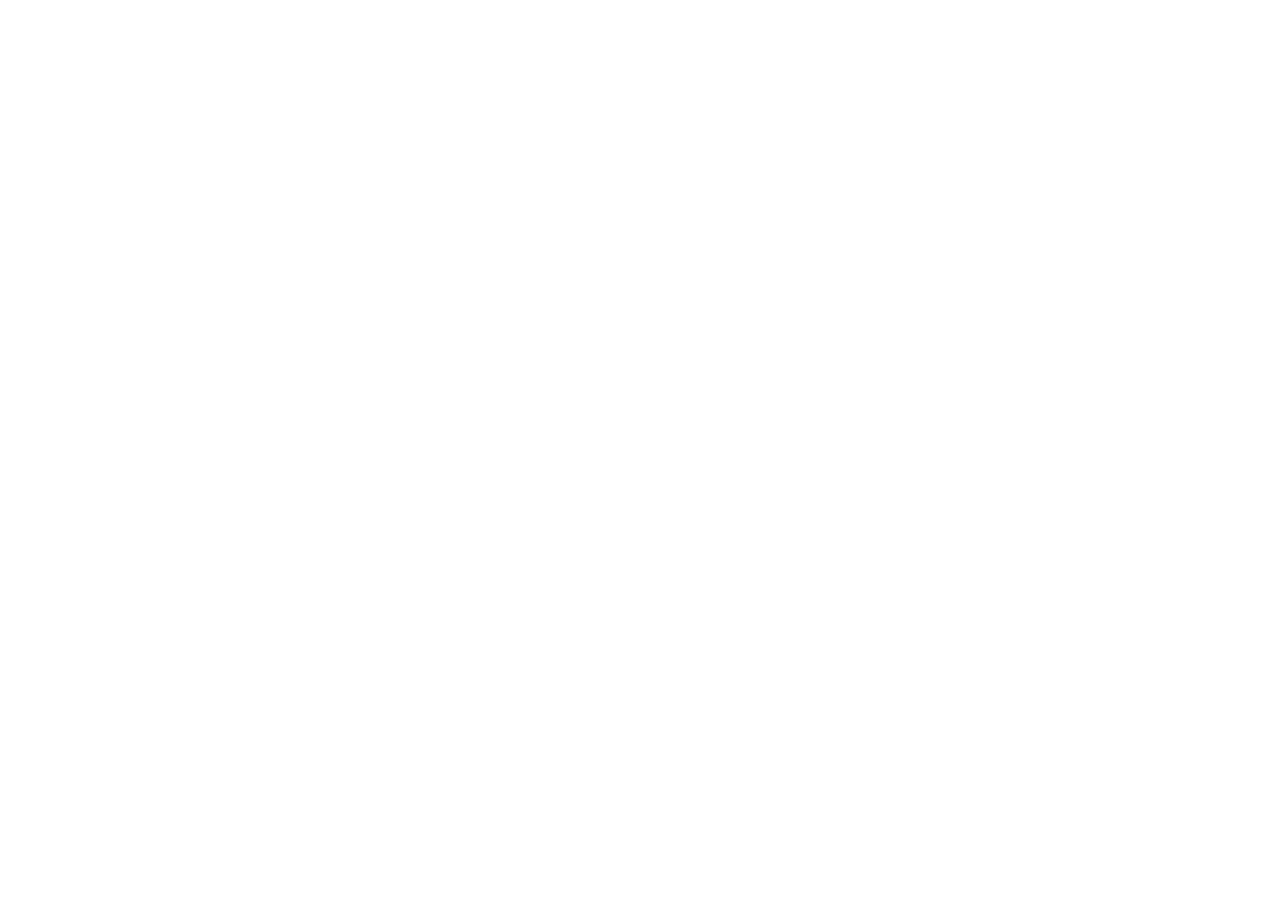
==== index.html @ 83945e7f "Add files via upload" ====
<!DOCTYPE html>
<html lang="en">

<head>
    <!-- Meta -->
    <meta charset="UTF-8">
    <meta http-equiv="X-UA-Compatible" content="IE=edge">
    <meta name="viewport" content="width=device-width, initial-scale=1.0">

    <!-- Link -->
    <link rel="stylesheet" href="css/main_style.css">
    <link rel="preconnect" href="https://fonts.gstatic.com">
    <link href="https://fonts.googleapis.com/css2?family=Roboto:wght@300;400;500;700;900&display=swap" rel="stylesheet"> 
    <link rel="icon" href="media/placeholder.png">

    <!-- Title -->
    <title>Tommie Dev Portfolio</title>
</head>

<body>
    
</body>
</html>
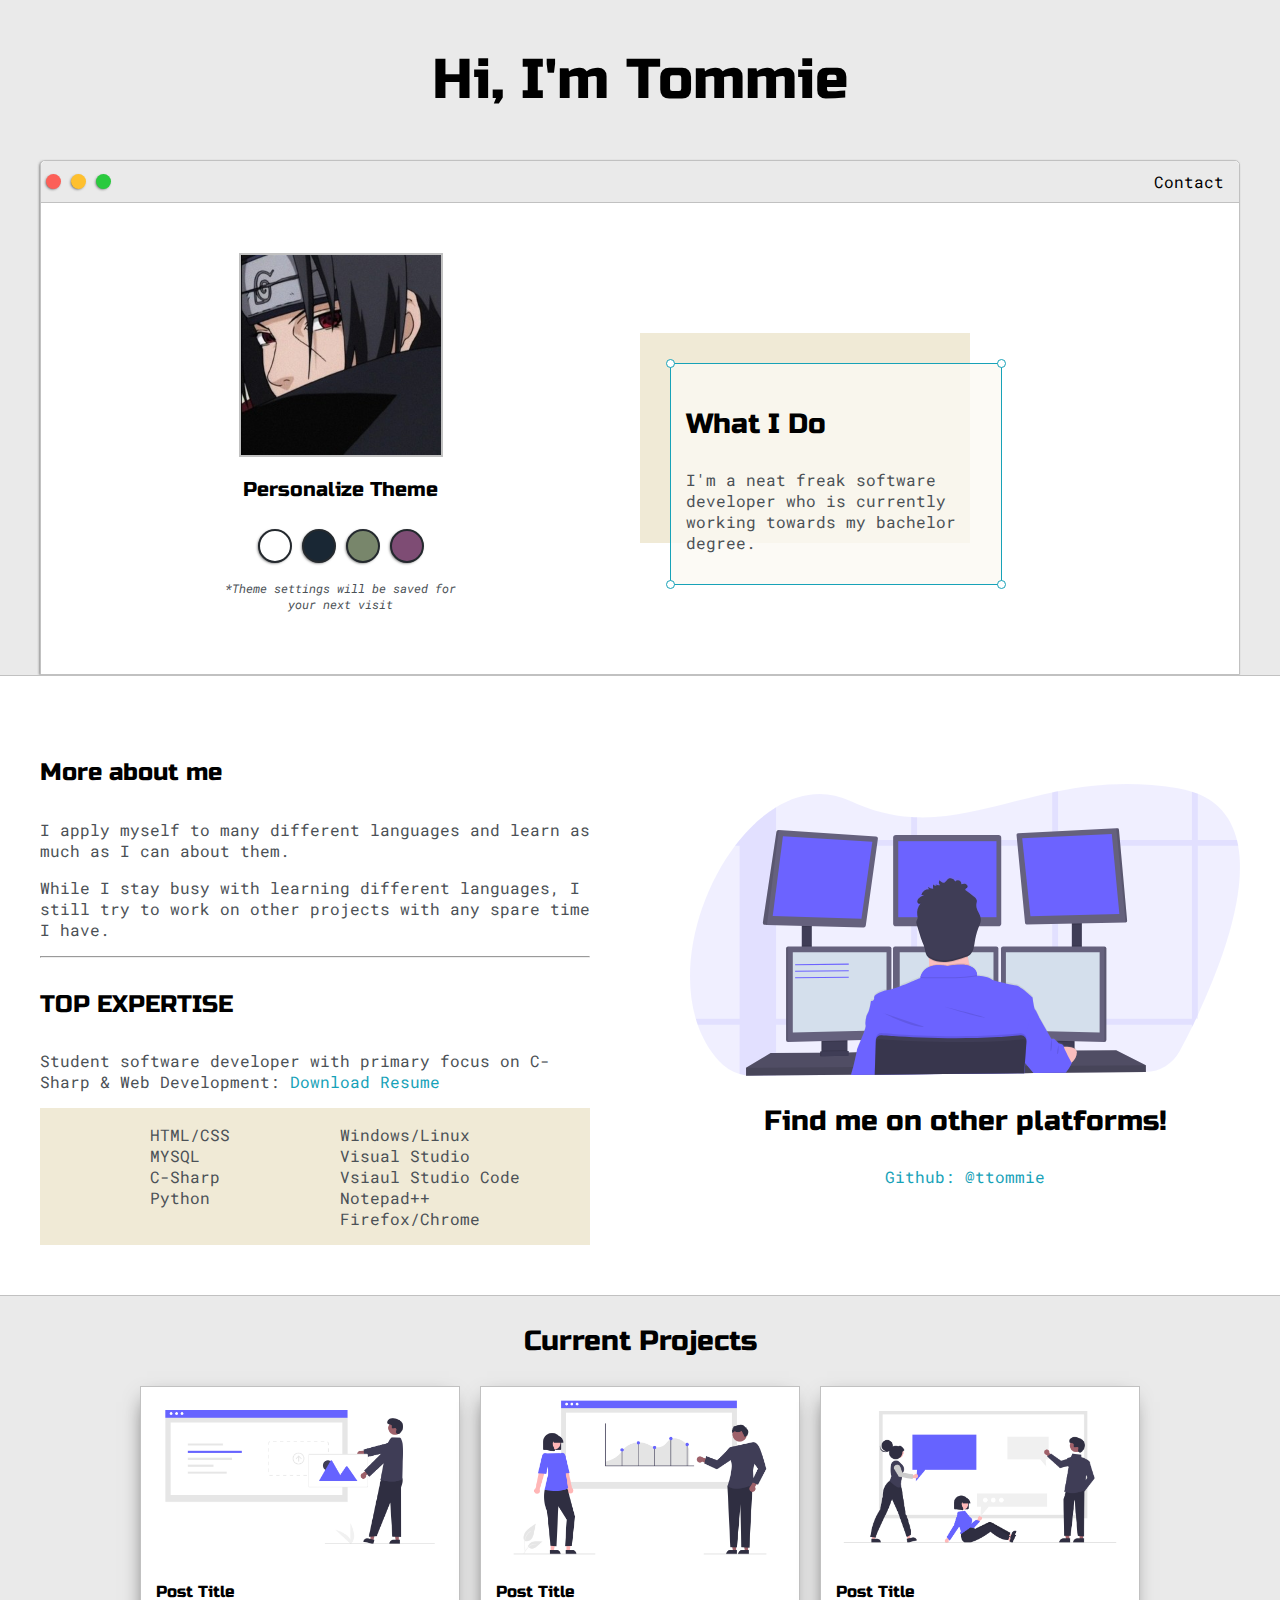
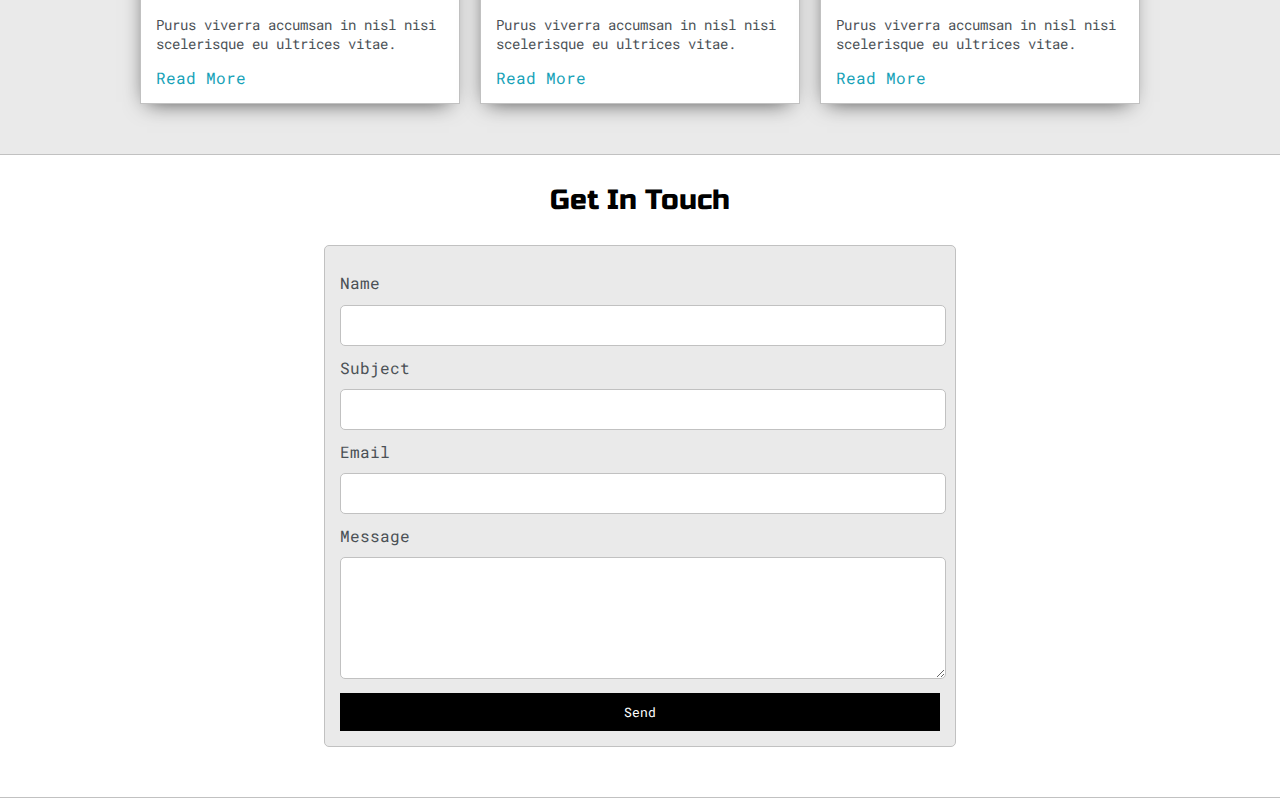
==== commit d86949b8: "Add files via upload" ====
--- a/index.html
+++ b/index.html
@@ -7,17 +7,178 @@
     <meta http-equiv="X-UA-Compatible" content="IE=edge">
     <meta name="viewport" content="width=device-width, initial-scale=1.0">
 
-    <!-- Link -->
-    <link rel="stylesheet" href="css/main_style.css">
-    <link rel="preconnect" href="https://fonts.gstatic.com">
-    <link href="https://fonts.googleapis.com/css2?family=Roboto:wght@300;400;500;700;900&display=swap" rel="stylesheet"> 
-    <link rel="icon" href="media/placeholder.png">
+    <!-- Links -->
+    <link href="https://fonts.googleapis.com/css2?family=Russo+One&display=swap" rel="stylesheet"> 
+    <link href="https://fonts.googleapis.com/css2?family=Roboto+Mono:wght@500&display=swap" rel="stylesheet">
+    <link rel="stylesheet" href="css/default.css">
+    <link id = "theme-style" rel="stylesheet" href="">
+    <link rel="icon" href="media/icon.png">
 
     <!-- Title -->
-    <title>Tommie Dev Portfolio</title>
+    <title> Tommie - Portfolio </title>
 </head>
 
 <body>
+<!-- Sections Start--> 
+    <section class = "s1">
+        <div  class = "main-container">
+
+<!-- Greeting Section -->
+            <div class = "greeting-wrapper">
+                <h1>Hi, I'm Tommie</h1>
+            </div>
+
+<!-- Intro Section [ Navigation Bar | Left Column | Right Column ]-->
+            <div class = "intro-wrapper">
+                <div class = "nav-wrapper">
+                    <div class = "dots-wrapper">
+                        <div id = "dot-1" class = "browser-dot"></div>
+                        <div id = "dot-2" class = "browser-dot"></div>
+                        <div id = "dot-3" class = "browser-dot"></div>
+                    </div>
+                    <ul id = "navigation">
+                        <li><a href="#contact-form">Contact</a></li>
+                    </ul>
+                </div>
+                <div class = "left-column">
+                    <img id = "profile_pic"src="media/pfp.jpg" alt="profile-image">
+                    <h5 style = "text-align: center; line-height: 0;"> Personalize Theme</h5>
+
+                    <div id ="theme-options-wrapper" >
+                        <div data-mode = "light" id = "light-mode" class= "theme-dot"></div>
+                        <div data-mode = "blue" id = "blue-mode" class= "theme-dot"></div>
+                        <div data-mode = "green" id = "green-mode" class= "theme-dot"></div>
+                        <div data-mode = "purple" id = "purple-mode" class= "theme-dot"></div>
+                    </div>
+
+                    <p id = "settings-note">*Theme settings will be saved for <br>your next visit</p>
+                </div>
+                <div class = "right-column">
+                    <div id = "preview-shadow">
+                        <div id = "preview">
+                            <div id = "corner-tl" class = "corner-dots"></div>
+                            <div id = "corner-tr" class = "corner-dots"></div>
+                            <h3>What I Do</h3>
+                            <p>
+                                I'm a neat freak software developer who is currently working towards my bachelor degree.
+                            </p>
+                            <div id = "corner-bl" class = "corner-dots"></div>
+                            <div id = "corner-br" class = "corner-dots"></div>
+                        </div>
+                    </div>
+                </div>
+            </div>
+        </div>
+    </section>
+
+
+<!-- About Me Section -->
+    <section class = "s2">
+        <div  class = "main-container">
+            <div class = "about-wrapper">
+                <div class = "about-me">
+                    <h4>More about me</h4>
+                    <p>
+                         I apply myself to many different languages and learn as much as I can about them.
+                    </p>
+                    <p>
+                        While I stay busy with learning different languages, I still try to work on other projects 
+                        with any spare time I have.
+                    </p>
+                    <hr>
+                    <h4>TOP EXPERTISE</h4>
+                    <p>
+                        Student software developer with primary focus on C-Sharp 
+                        & Web Development: <a href="#">Download Resume</a>
+                    </p>
+                    <div id = "skills">
+                        <ul>
+                            <li>HTML/CSS</li>
+                            <li>MYSQL</li>
+                            <li>C-Sharp</li>
+                            <li>Python</li>
+                        </ul>
     
+                        <ul>
+                            <li>Windows/Linux</li>
+                            <li>Visual Studio</li>
+                            <li>Vsiaul Studio Code</li>
+                            <li>Notepad++</li>
+                            <li>Firefox/Chrome</li>
+                        </ul>
+                    </div>
+                </div>
+                <div class = "social-links">
+                    <img id = "social_img" src="media/about-code.svg" alt="Guy Coding">
+                    <h3>Find me on other platforms!</h3>
+                    <a target = "_blank" href = "https://github.com/ttommie">Github: @ttommie</a>
+                </div>
+            </div>
+        </div>
+    </section>
+    
+<!-- Portfolio Sections -->
+    <section id = "projects" class = "s1">
+        <div class = "main-container">
+            <h3 style = "text-align: center;">Current Projects</h3>
+            <div class  = "post-wrapper">
+               
+                <div class = "post">
+                    <img class = "project-thumbnail" src="media/project_one.png" alt="project one card">
+                    <div class = "post-preview">
+                        <h6 class = "post-title">Post Title</h6>
+                        <p class = "post-intro">
+                            Purus viverra accumsan in nisl 
+                            nisi scelerisque eu ultrices vitae.
+                        </p>
+                        <a href="projects/project_one.html">Read More</a>
+                    </div>
+                </div>
+                <div class = "post">
+                    <img class = "project-thumbnail" src="media/project_two.png" alt="project one card">
+                    <div class = "post-preview">
+                        <h6 class = "post-title">Post Title</h6>
+                        <p class = "post-intro">
+                            Purus viverra accumsan in nisl 
+                            nisi scelerisque eu ultrices vitae.
+                        </p>
+                        <a href="#">Read More</a>
+                    </div>
+                </div>
+                <div class = "post">
+                    <img class = "project-thumbnail" src="media/project_three.png" alt="project one card">
+                    <div class = "post-preview">
+                        <h6 class = "post-title">Post Title</h6>
+                        <p class = "post-intro">
+                            Purus viverra accumsan in nisl 
+                            nisi scelerisque eu ultrices vitae.
+                        </p>
+                        <a href="#">Read More</a>
+                    </div>
+                </div>
+            </div>
+        </div>
+    </section>
+
+<!-- Contact Section -->
+    <section class = "s2">
+        <div  class = "main-container">
+            <h3 style = "text-align: center;">Get In Touch</h3>
+            <form id = "contact-form">
+                <label>Name</label>
+                <input class = "input-field" type="text" name = "name">
+                <label>Subject</label>
+                <input class = "input-field" type="text" name = "subject">
+                <label>Email</label>
+                <input class = "input-field" type="text" name = "email">
+                <label>Message</label>
+                <textarea class = "input-field" name = "message"></textarea>
+                <input id = "submit-btn" type = "submit" value = "Send">
+            </form>
+        </div>
+    </section>
+
+<!-- Javascripts-->
+    <script type = "text/Javascript" src = "js/theme.js"></script>
 </body>
 </html>--- a/css/default.css
+++ b/css/default.css
@@ -0,0 +1,406 @@
+
+/* Root Variables */
+:root{
+    --mainColor: #eaeaea;
+    --secondaryColor: #ffffff;
+
+    --borderColor: #c1c1c1;
+    --themeDotBorder: #24292e;
+
+    --mainText: #000000;
+    --secondaryText: #4b5156; 
+    
+    --previewBg: rgb(251, 249, 243, 0.8);
+    --previewShadow: #f0ead6;
+
+    --buttonColor: #000000;
+}
+
+/* html, body */
+html, body {
+    padding: 0;
+    margin: 0;
+}
+
+body, * {
+    transition: 0.3s;
+}
+
+/* Heading Text */
+h1, h2, h3, h4, h5, h6, strong{
+    color: var(--mainText);
+    font-family: 'Russo One', sans-serif;
+    font-weight: 500;
+}
+
+h1 { font-size: 56px;}
+h2 { font-size: 36px;}
+h3 { font-size: 28px;}
+h4 { font-size: 24px;}
+h5 { font-size: 20px;}
+h6 { font-size: 16px;}
+
+/* Secondary Text */
+p, li, span, label, input, textarea, a {
+    color: var(--secondaryText);
+    font-family: 'Roboto Mono', monospace;
+}
+
+ul {
+    list-style: none;
+}
+
+/* Links */
+a {
+    text-decoration: none;
+    color: #17a2b8;
+}
+
+/* Sections */
+.s1 {
+    background-color: var(--mainColor);
+    border-bottom: 1px solid var(--borderColor);
+    overflow: auto;
+}
+
+.s2 {
+    background-color: var(--secondaryColor);
+    border-bottom: 1px solid var(--borderColor);
+    overflow: auto;
+}
+
+/* Main Container */
+.main-container {
+    width: 1200px;
+    margin: 0 auto;
+}
+
+/* Greeting */
+.greeting-wrapper {
+    display: grid;
+    text-align: center;
+    align-content: center;
+    min-height: 10em;
+}
+
+/* Intro Grid */
+.intro-wrapper {
+    background-color: var(--secondaryColor);
+    border: 1px solid var(--borderColor);
+    border-radius: 5px 5px 0 0;
+
+    -webkit-box-shadow: -1px 1px 3px -1px rgba(0,0,0,0.75);
+	-moz-box-shadow: -1px 1px 3px -1px rgba(0,0,0,0.75);
+	box-shadow: -1px 1px 3px -1px rgba(0,0,0,0.75);
+
+    display: grid;
+    grid-template-columns: 1fr 1fr;
+   /* grid-template-rows: 3em 30em;*/
+    grid-template-areas: 
+        'nav-wrapper nav-wrapper' /* First Row */
+        'left-column right-column' /* Second Row */
+    ;
+}
+
+/* Navgation */
+.nav-wrapper {
+    background-color: var(--mainColor);
+    grid-area: nav-wrapper;
+    border-bottom: 1px solid var(--borderColor);
+    border-radius: 5px 5px 0 0;
+    display: flex;
+    justify-content: space-between;
+    align-items: center;
+}
+
+/* Contact */
+#navigation {
+    margin: 0;
+    padding: 10px;
+}
+
+#navigation li {
+    display: inline-block;
+    margin-right: 5px;
+    margin-left: 5px;
+}
+
+#navigation a {
+    color: var(--mainText);
+}
+
+.left-column {
+    grid-area: left-column;
+    padding-top: 50px;
+    padding-bottom: 50px;
+}
+
+#profile_pic {
+    display: block;
+    margin: 0 auto;
+
+    height: 200px;
+    width: 200px;
+    object-fit: cover;
+    border: 2px solid var(--borderColor)
+}
+
+#theme-options-wrapper {
+    display: flex;
+    justify-content: center;
+}
+
+.theme-dot {
+    height: 30px;
+    width: 30px;
+    background-color: black;
+    border-radius: 50%;
+
+    margin: 5px;
+    border: 2px solid var(--themeDotBorder);
+
+    
+	-webkit-box-shadow: -1px 1px 3px -1px rgba(0,0,0,0.75);
+	-moz-box-shadow: -1px 1px 3px -1px rgba(0,0,0,0.75);
+	box-shadow: -1px 1px 3px -1px rgba(0,0,0,0.75);
+
+    cursor: pointer;
+}
+
+.theme-dot:hover {
+    border-width: 5px;;
+}
+
+#light-mode {
+    background-color: #ffffff;
+}
+
+#blue-mode {
+    background-color: #192734;
+}
+
+#green-mode {
+    background-color: #78866b;
+}
+
+#purple-mode {
+    background-color: #7e4c74;
+}
+
+#settings-note {
+    font-size: 12px;
+    font-style: italic;
+    text-align: center;
+}
+
+.right-column {
+    grid-area: right-column;
+    display: grid;
+    align-content: center;
+
+    padding-top: 50px;
+    padding-bottom: 50px;
+}
+
+#preview-shadow {
+    background-color: var(--previewShadow);
+    width: 300px;
+    height: 180px;
+    padding-left: 30px;
+    padding-top: 30px;
+}
+#preview {
+    width: 300px;
+    border: 1.5px solid #17a2b8;
+    background-color: var(--previewBg);
+    padding: 15px;
+    position: relative;
+}
+
+.corner-dots {
+    width: 7px;
+    height: 7px;
+    border-radius: 50%;
+    border: 1.5px solid #17a2b8;
+    background-color: #FFFFFF;
+    position: absolute;
+}
+
+#corner-tl {
+    top: -5px;
+    left: -5px;
+}
+
+#corner-tr {
+    top: -5px;
+    right: -5px;
+}
+
+#corner-bl {
+    bottom: -5px;
+    left: -5px;
+}
+
+#corner-br {
+    bottom: -5px;
+    right: -5px;
+}
+
+/* Dots */
+.dots-wrapper {
+    display: flex;
+}
+
+#dot-1 {
+    background-color: #fc6058;
+}
+
+#dot-2 {
+    background-color: #fec02f;
+}
+
+#dot-3 {
+    background-color: #2aca3e;
+}
+
+.browser-dot {
+    background-color: black;
+    height: 15px;
+    width: 15px;
+    border-radius: 50%;
+    margin: 5px;
+
+    -webkit-box-shadow: -1px 1px 3px -1px rgba(0,0,0,0.75);
+	-moz-box-shadow: -1px 1px 3px -1px rgba(0,0,0,0.75);
+	box-shadow: -1px 1px 3px -1px rgba(0,0,0,0.75);
+}
+
+/* About */
+.about-wrapper {
+    display: grid;
+    grid-template-columns: repeat(auto-fit, minmax(320px, 1fr));
+    padding-top: 50px;
+    padding-bottom: 50px;
+    gap: 100px;
+}
+
+/* Skills */
+#skills {
+    display: flex;
+    justify-content: space-evenly;
+    background-color: var(--previewShadow);
+}
+
+/* Socials */
+.social-links {
+    display: grid;
+    align-content: center;
+    text-align: center;
+}
+
+#social_img {
+    width: 100%;
+}
+
+/* Portfolio */
+.post-wrapper {
+    display: grid;
+    grid-template-columns: repeat(auto-fit, 320px);
+    gap: 20px;
+    justify-content: center;
+    padding-bottom: 50px;
+}
+
+.post {
+    border: 1px solid var(--borderColor);
+    -webkit-box-shadow: -2px 7px 21px -9px rgba(0,0,0,0.75);
+	-moz-box-shadow: -2px 7px 21px -9px rgba(0,0,0,0.75);
+	box-shadow: -2px 7px 21px -9px rgba(0,0,0,0.75);
+}
+
+.post-preview {
+    background-color: var(--secondaryColor);
+    padding: 15px;
+}
+
+.post-title {
+    color: var(--mainText);
+    margin: 0;
+}
+
+.post-intro {
+    color: var(--secondaryText);
+    font-size: 14px;
+}
+
+.project-thumbnail {
+    display: block;
+    width: 100%;
+    height: 180px;
+    object-fit: cover;
+}
+
+/* Contact */
+
+#contact-form {
+    display: block;
+    max-width: 600px;
+    margin: 0 auto;
+    border: 1px solid var(--borderColor);
+    padding: 15px;
+    border-radius: 5px;
+    background-color: var(--mainColor);
+    margin-bottom: 50px;
+}
+
+#contact-form label {
+    line-height: 2.7em;
+}
+
+#contact-form textarea {
+    min-height: 100px;
+    font-size: 14px;
+}
+
+.input-field {
+    width: 100%;
+    padding-top: 10px;
+    padding-bottom: 10px;
+    background-color: var(--secondaryColor);
+    border-radius: 5px;
+    border: 1px solid var(--borderColor);
+    font-size: 14px;
+}
+
+#submit-btn {
+    margin-top: 10px;
+    width: 100%;
+    padding-top: 10px;
+    padding-bottom: 10px;
+    color: #ffffff;
+    background-color: var(--buttonColor);
+    border: none;
+}
+
+
+/* Media Query */
+@media screen and (max-width: 1200px){
+    .main-container{
+        width: 95%;
+    }
+}
+
+@media screen and (max-width: 800px){
+    .intro-wrapper {
+        grid-template-columns: 1fr;
+        grid-template-areas: 
+            'nav-wrapper' /* First Row */
+            'left-column' /* Second Row */
+            'right-column' /* Third Row*/
+        ;
+    }
+
+    .right-column {
+        justify-content: center;
+    }
+}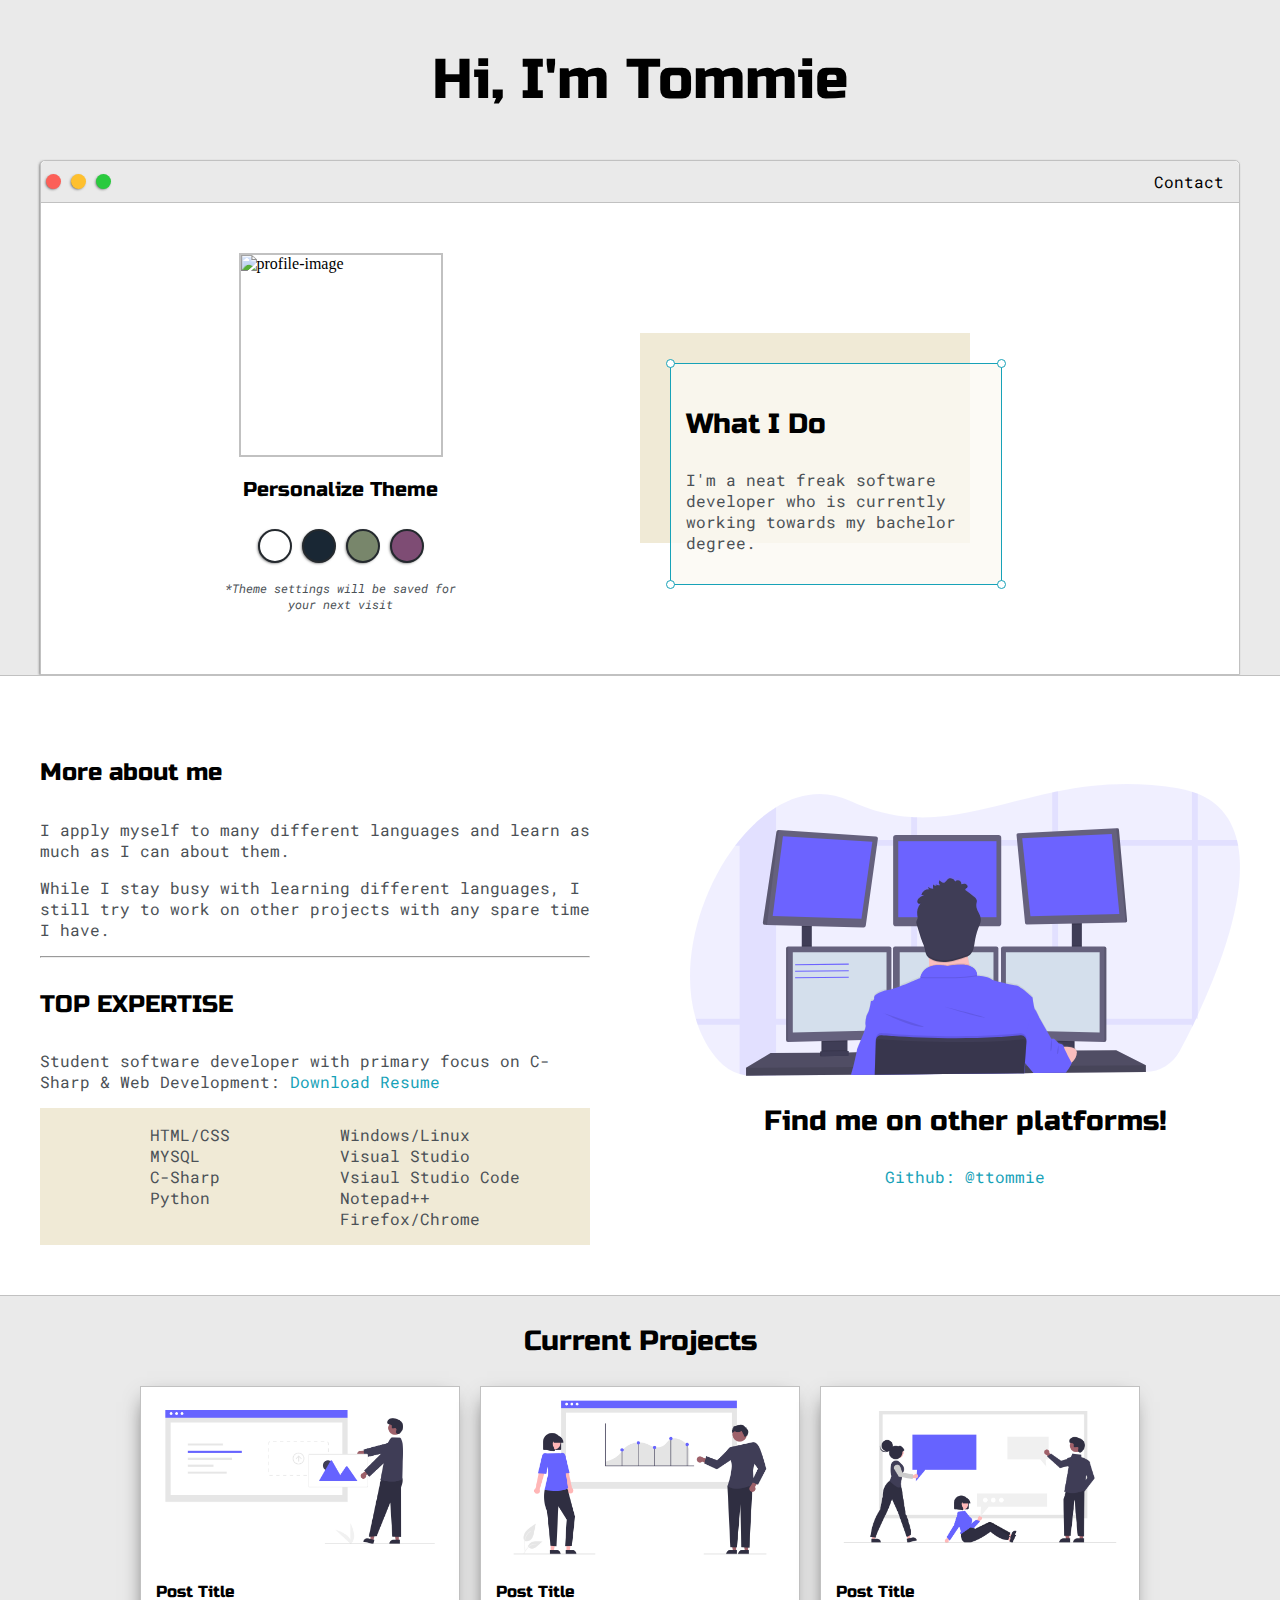
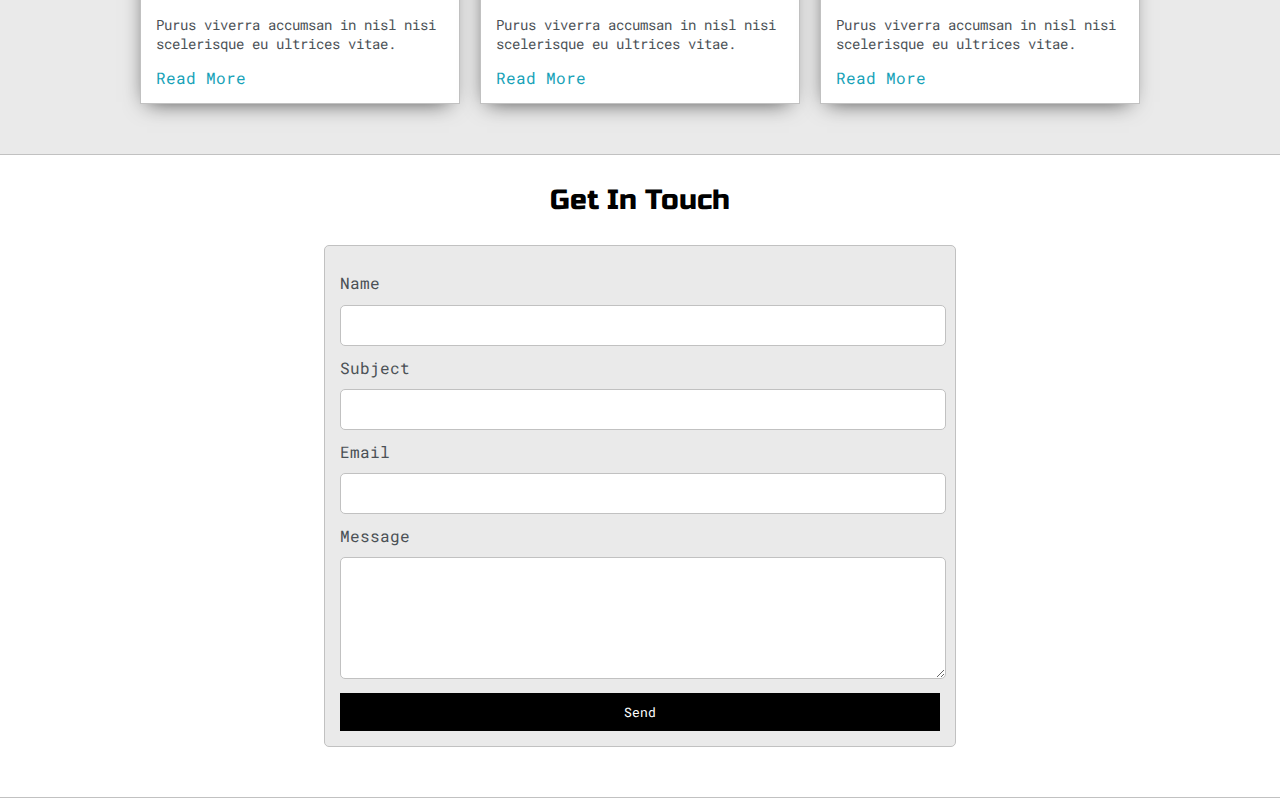
==== commit 9cad93db: "Update index.html" ====
--- a/index.html
+++ b/index.html
@@ -41,7 +41,7 @@
                     </ul>
                 </div>
                 <div class = "left-column">
-                    <img id = "profile_pic"src="media/pfp.jpg" alt="profile-image">
+                    <img id = "profile_pic"src="media/pfp.png" alt="profile-image">
                     <h5 style = "text-align: center; line-height: 0;"> Personalize Theme</h5>
 
                     <div id ="theme-options-wrapper" >
@@ -181,4 +181,4 @@
 <!-- Javascripts-->
     <script type = "text/Javascript" src = "js/theme.js"></script>
 </body>
-</html>+</html>
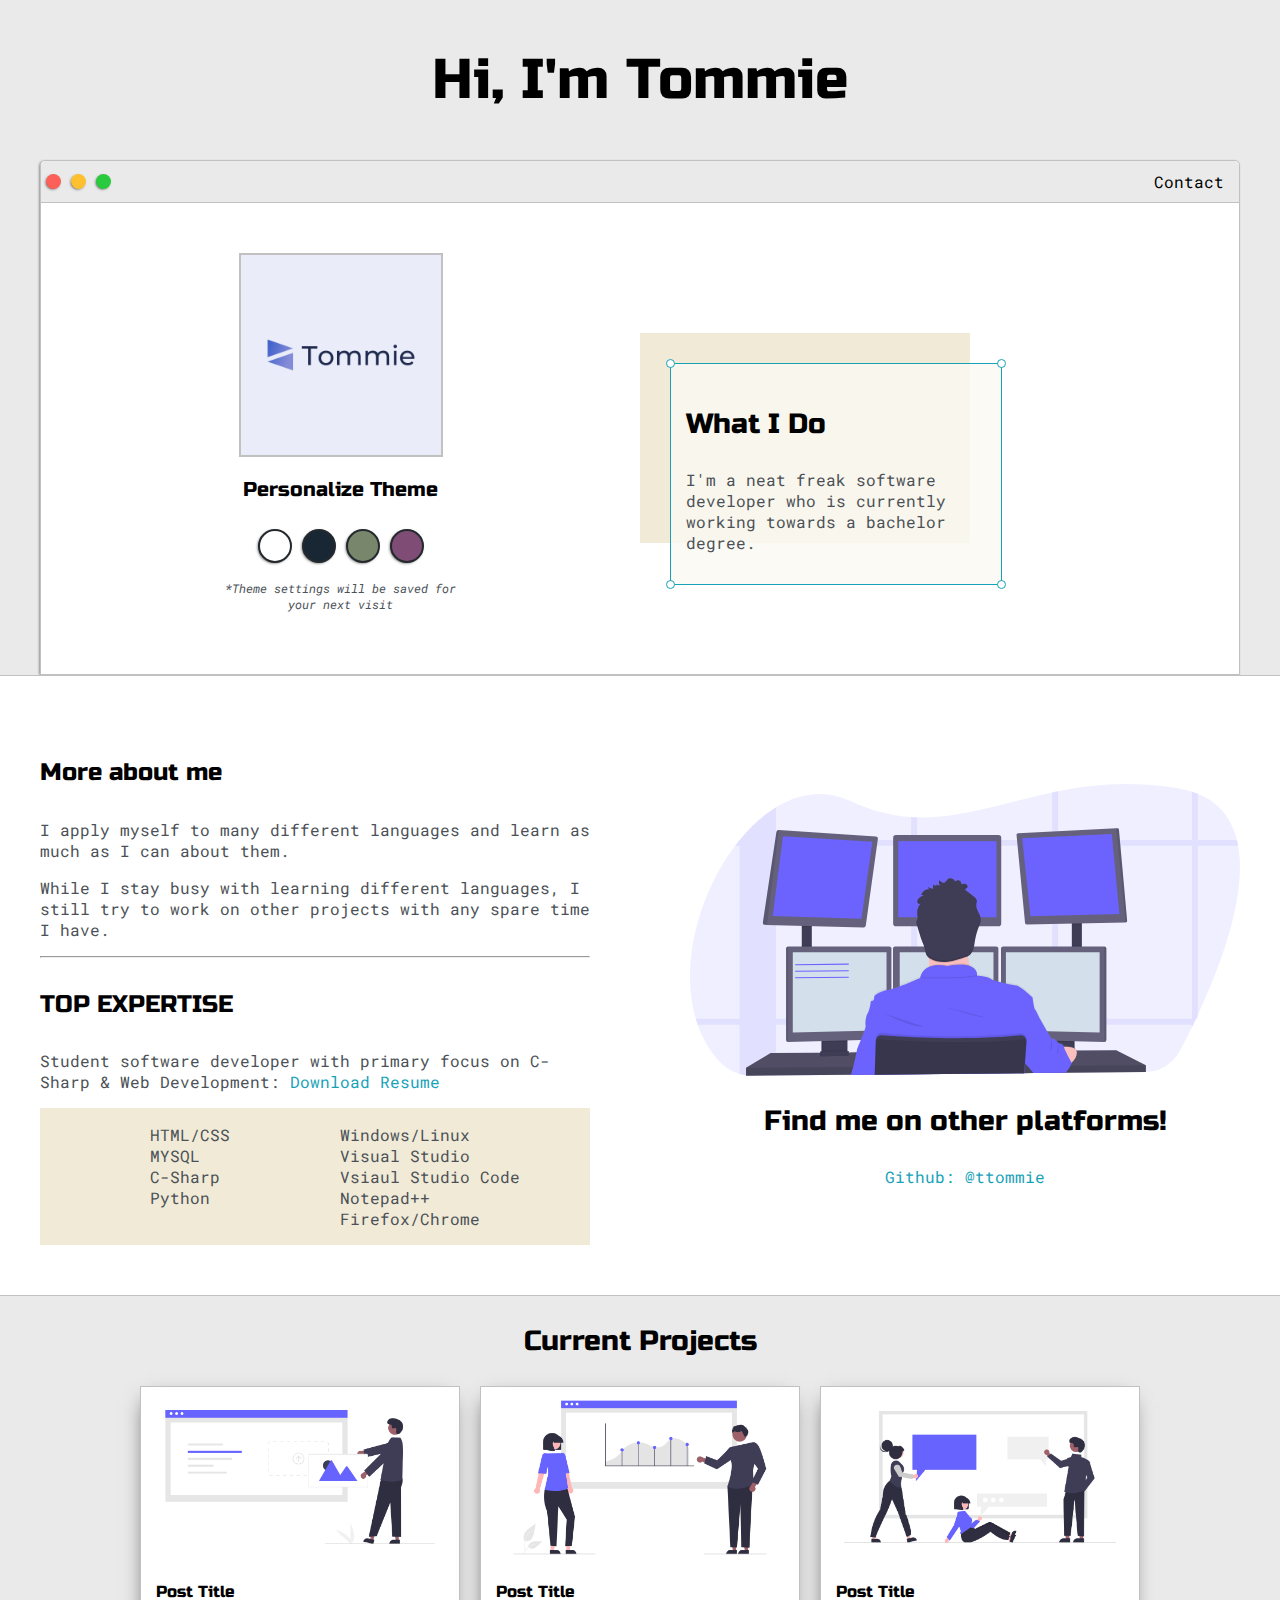
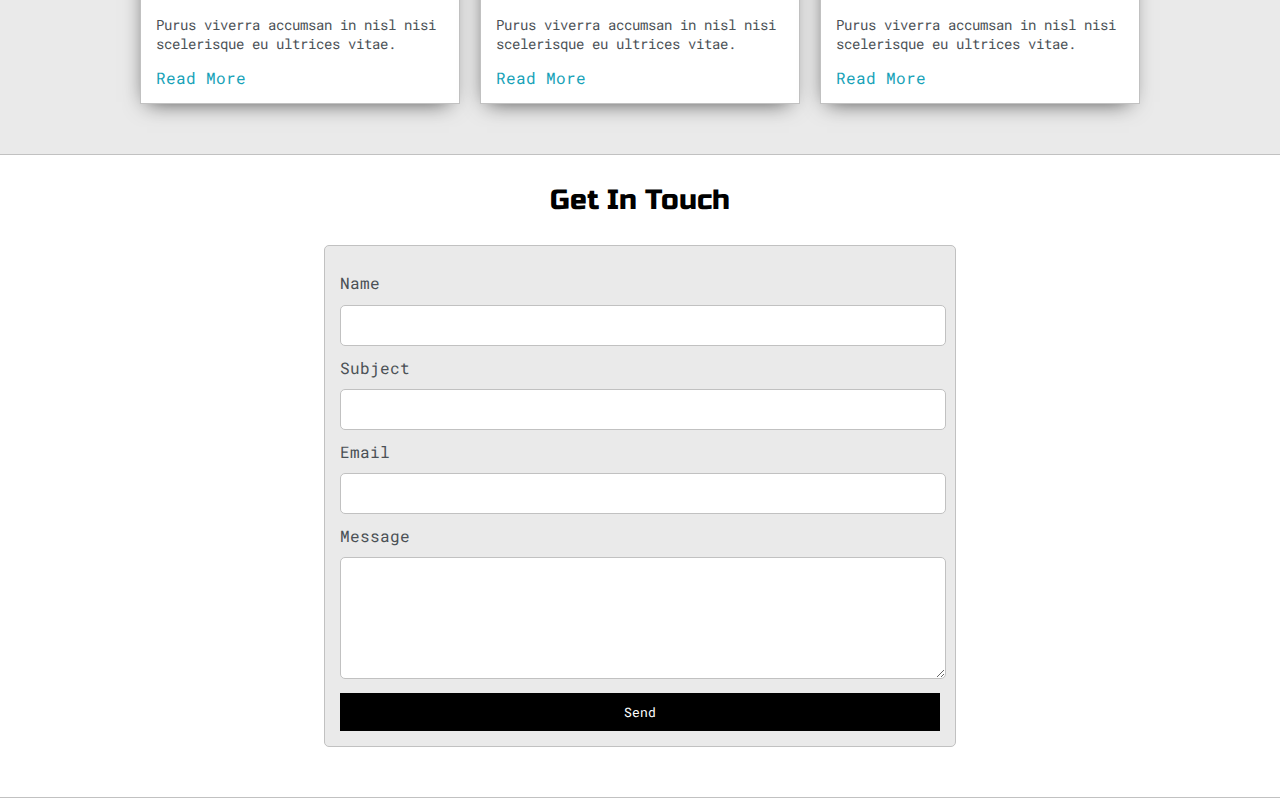
==== commit 33cb120e: "Update index.html" ====
--- a/index.html
+++ b/index.html
@@ -60,7 +60,7 @@
                             <div id = "corner-tr" class = "corner-dots"></div>
                             <h3>What I Do</h3>
                             <p>
-                                I'm a neat freak software developer who is currently working towards my bachelor degree.
+                                I'm a neat freak software developer who is currently working towards a bachelor degree.
                             </p>
                             <div id = "corner-bl" class = "corner-dots"></div>
                             <div id = "corner-br" class = "corner-dots"></div>
@@ -181,4 +181,4 @@
 <!-- Javascripts-->
     <script type = "text/Javascript" src = "js/theme.js"></script>
 </body>
-</html>
+</html>